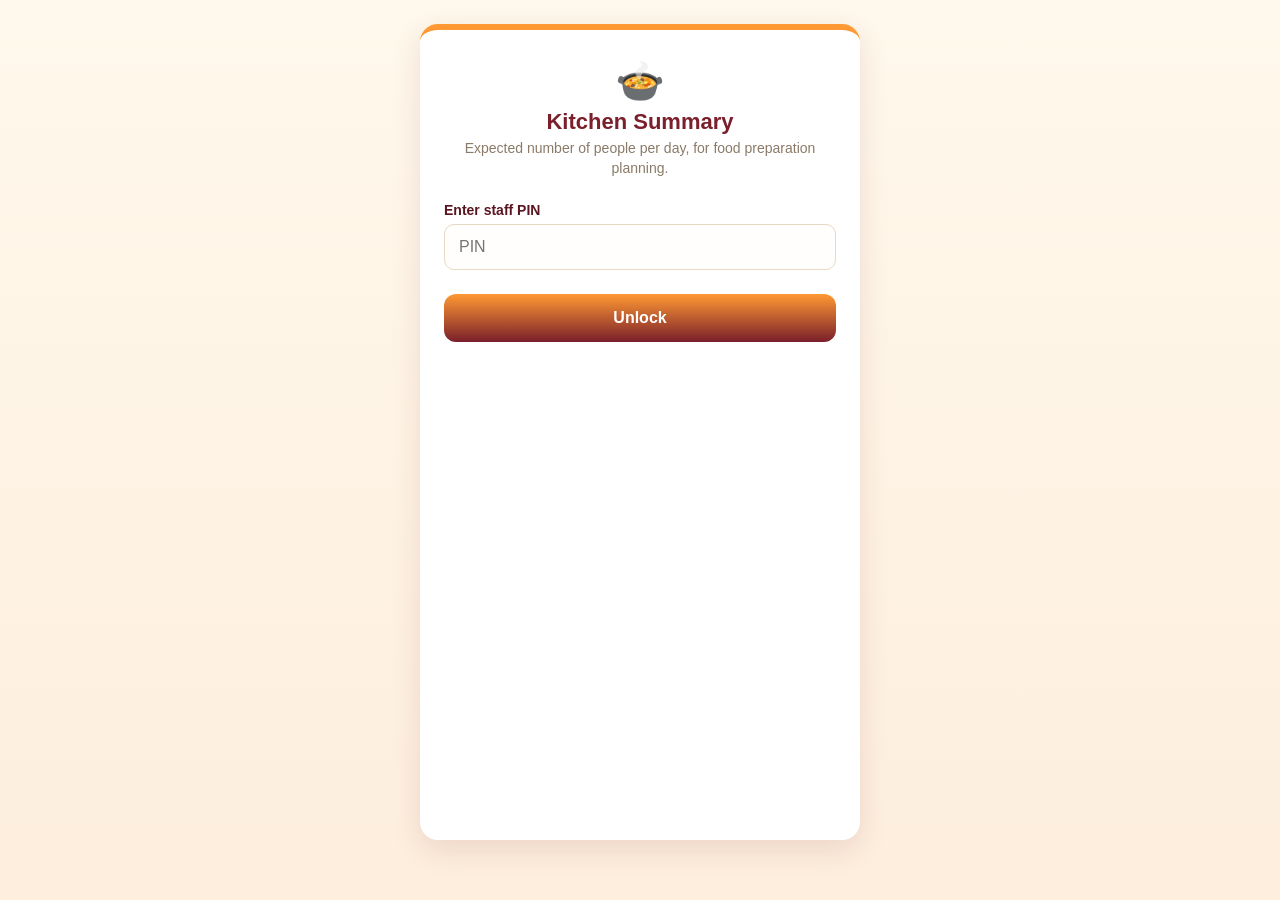
==== admin.html @ 43fd78d1 "Add devotee attendance app" ====
<!DOCTYPE html>
<html lang="en">
<head>
<meta charset="UTF-8" />
<meta name="viewport" content="width=device-width, initial-scale=1.0" />
<title>Kitchen Summary — Temple Attendance</title>
<link rel="stylesheet" href="style.css" />
</head>
<body>
  <div class="card">
    <span class="temple-emoji">🍲</span>
    <h1>Kitchen Summary</h1>
    <p class="subtitle">Expected number of people per day, for food preparation planning.</p>

    <div id="pinSection">
      <label for="pin">Enter staff PIN</label>
      <input type="password" id="pin" inputmode="numeric" placeholder="PIN" />
      <button type="button" class="primary" id="unlockBtn">Unlock</button>
      <div class="message" id="pinMessage"></div>
    </div>

    <div id="summarySection" style="display:none;">
      <table id="summaryTable">
        <thead>
          <tr><th>Date</th><th>People</th><th>Entries</th></tr>
        </thead>
        <tbody id="summaryBody"></tbody>
      </table>
      <div class="empty-state" id="emptyState" style="display:none;">No attendance marked yet.</div>
      <button type="button" class="refresh-btn" id="refreshBtn">Refresh</button>
      <a href="#" class="logout-link" id="logoutLink">Lock this page</a>
    </div>
  </div>

  <script>
    // PASTE your Google Apps Script Web App URL here (same one used in index.html)
    const APPS_SCRIPT_URL = "PASTE_YOUR_APPS_SCRIPT_WEB_APP_URL_HERE";
    const STORAGE_KEY = 'temple_admin_pin';

    const pinSection = document.getElementById('pinSection');
    const summarySection = document.getElementById('summarySection');
    const pinInput = document.getElementById('pin');
    const pinMessage = document.getElementById('pinMessage');
    const summaryBody = document.getElementById('summaryBody');
    const emptyState = document.getElementById('emptyState');

    function todayStr() {
      const d = new Date();
      const yyyy = d.getFullYear();
      const mm = String(d.getMonth() + 1).padStart(2, '0');
      const dd = String(d.getDate()).padStart(2, '0');
      return `${yyyy}-${mm}-${dd}`;
    }

    function showPinMessage(text) {
      pinMessage.textContent = text;
      pinMessage.className = 'message error';
    }

    async function loadSummary(pin) {
      if (APPS_SCRIPT_URL.indexOf('PASTE_YOUR') === 0) {
        showPinMessage('App is not fully set up yet — the admin needs to add the Apps Script URL. See README.md.');
        return;
      }
      try {
        const res = await fetch(`${APPS_SCRIPT_URL}?action=summary&pin=${encodeURIComponent(pin)}`);
        const data = await res.json();

        if (data.error) {
          showPinMessage('Incorrect PIN. Please try again.');
          localStorage.removeItem(STORAGE_KEY);
          return;
        }

        // Correct PIN — remember it and show the dashboard
        localStorage.setItem(STORAGE_KEY, pin);
        pinSection.style.display = 'none';
        summarySection.style.display = 'block';
        renderSummary(data.data || []);
      } catch (err) {
        showPinMessage('Could not reach the server. Check your internet connection.');
      }
    }

    function renderSummary(rows) {
      summaryBody.innerHTML = '';
      const today = todayStr();

      if (!rows.length) {
        emptyState.style.display = 'block';
        return;
      }
      emptyState.style.display = 'none';

      rows.forEach((row) => {
        const tr = document.createElement('tr');
        if (row.date === today) tr.className = 'today';
        const todayPill = row.date === today ? '<span class="pill">Today</span>' : '';
        tr.innerHTML = `<td>${row.date}${todayPill}</td><td>${row.people}</td><td>${row.submissions}</td>`;
        summaryBody.appendChild(tr);
      });
    }

    document.getElementById('unlockBtn').addEventListener('click', () => {
      const pin = pinInput.value.trim();
      if (!pin) {
        showPinMessage('Please enter the staff PIN.');
        return;
      }
      loadSummary(pin);
    });

    pinInput.addEventListener('keyup', (e) => {
      if (e.key === 'Enter') document.getElementById('unlockBtn').click();
    });

    document.getElementById('refreshBtn').addEventListener('click', () => {
      const pin = localStorage.getItem(STORAGE_KEY);
      if (pin) loadSummary(pin);
    });

    document.getElementById('logoutLink').addEventListener('click', (e) => {
      e.preventDefault();
      localStorage.removeItem(STORAGE_KEY);
      summarySection.style.display = 'none';
      pinSection.style.display = 'block';
      pinInput.value = '';
    });

    // Auto-unlock if PIN already remembered on this device
    window.addEventListener('DOMContentLoaded', () => {
      const savedPin = localStorage.getItem(STORAGE_KEY);
      if (savedPin) {
        pinInput.value = savedPin;
        loadSummary(savedPin);
      }
    });
  </script>
</body>
</html>
---- style.css ----
:root {
  --maroon: #7a1f2b;
  --maroon-dark: #5a1620;
  --saffron: #ff9933;
  --gold: #d4a017;
  --cream: #fff8ec;
  --text: #3a2a1a;
  --muted: #8a7a68;
  --success: #2e7d32;
  --error: #c62828;
}

* {
  box-sizing: border-box;
}

body {
  margin: 0;
  min-height: 100vh;
  font-family: -apple-system, "Segoe UI", Roboto, Helvetica, Arial, sans-serif;
  background: linear-gradient(180deg, var(--cream) 0%, #fdeedd 100%);
  color: var(--text);
  display: flex;
  justify-content: center;
  padding: 24px 16px 60px;
}

.card {
  width: 100%;
  max-width: 440px;
  background: #ffffff;
  border-radius: 18px;
  box-shadow: 0 10px 30px rgba(122, 31, 43, 0.12);
  padding: 28px 24px 32px;
  border-top: 6px solid var(--saffron);
}

.temple-emoji {
  font-size: 40px;
  text-align: center;
  display: block;
  margin-bottom: 4px;
}

h1 {
  font-size: 22px;
  text-align: center;
  color: var(--maroon);
  margin: 0 0 4px;
}

.subtitle {
  text-align: center;
  color: var(--muted);
  font-size: 14px;
  margin: 0 0 24px;
  line-height: 1.4;
}

label {
  display: block;
  font-size: 14px;
  font-weight: 600;
  margin: 16px 0 6px;
  color: var(--maroon-dark);
}

.optional {
  color: var(--muted);
  font-weight: 400;
  font-size: 12px;
}

input[type="text"],
input[type="tel"],
input[type="number"],
input[type="date"],
input[type="password"] {
  width: 100%;
  padding: 13px 14px;
  font-size: 16px;
  border: 1.5px solid #e8d9c3;
  border-radius: 10px;
  background: #fffefc;
  color: var(--text);
}

input:focus {
  outline: none;
  border-color: var(--saffron);
}

.headcount-row {
  display: flex;
  align-items: center;
  gap: 10px;
}

.stepper-btn {
  width: 46px;
  height: 46px;
  flex-shrink: 0;
  border-radius: 10px;
  border: 1.5px solid #e8d9c3;
  background: var(--cream);
  font-size: 22px;
  font-weight: 700;
  color: var(--maroon);
  cursor: pointer;
}

.stepper-btn:active {
  background: var(--saffron);
  color: #fff;
}

#headcount {
  text-align: center;
  font-size: 18px;
  font-weight: 700;
}

button.primary {
  width: 100%;
  margin-top: 24px;
  padding: 15px;
  font-size: 16px;
  font-weight: 700;
  color: #fff;
  background: linear-gradient(180deg, var(--saffron), var(--maroon));
  border: none;
  border-radius: 12px;
  cursor: pointer;
}

button.primary:disabled {
  opacity: 0.6;
}

.message {
  margin-top: 18px;
  padding: 12px 14px;
  border-radius: 10px;
  font-size: 14px;
  text-align: center;
  display: none;
}

.message.success {
  display: block;
  background: #e8f5e9;
  color: var(--success);
}

.message.error {
  display: block;
  background: #fdecea;
  color: var(--error);
}

.footer-link {
  text-align: center;
  margin-top: 22px;
}

.footer-link a {
  color: var(--muted);
  font-size: 12px;
  text-decoration: none;
}

/* Admin page specifics */
table {
  width: 100%;
  border-collapse: collapse;
  margin-top: 10px;
  font-size: 14px;
}

th, td {
  padding: 10px 8px;
  text-align: left;
  border-bottom: 1px solid #f0e4d2;
}

th {
  color: var(--muted);
  font-weight: 600;
  font-size: 12px;
  text-transform: uppercase;
}

tr.today {
  background: #fff3e0;
}

tr.today td:first-child {
  font-weight: 700;
  color: var(--maroon);
}

.pill {
  display: inline-block;
  background: var(--maroon);
  color: #fff;
  font-size: 11px;
  padding: 2px 8px;
  border-radius: 20px;
  margin-left: 6px;
}

.refresh-btn {
  width: 100%;
  margin-top: 18px;
  padding: 12px;
  font-size: 14px;
  font-weight: 600;
  color: var(--maroon);
  background: var(--cream);
  border: 1.5px solid #e8d9c3;
  border-radius: 10px;
  cursor: pointer;
}

.empty-state {
  text-align: center;
  color: var(--muted);
  font-size: 14px;
  padding: 20px 0;
}

.logout-link {
  display: block;
  text-align: center;
  margin-top: 16px;
  color: var(--muted);
  font-size: 12px;
}
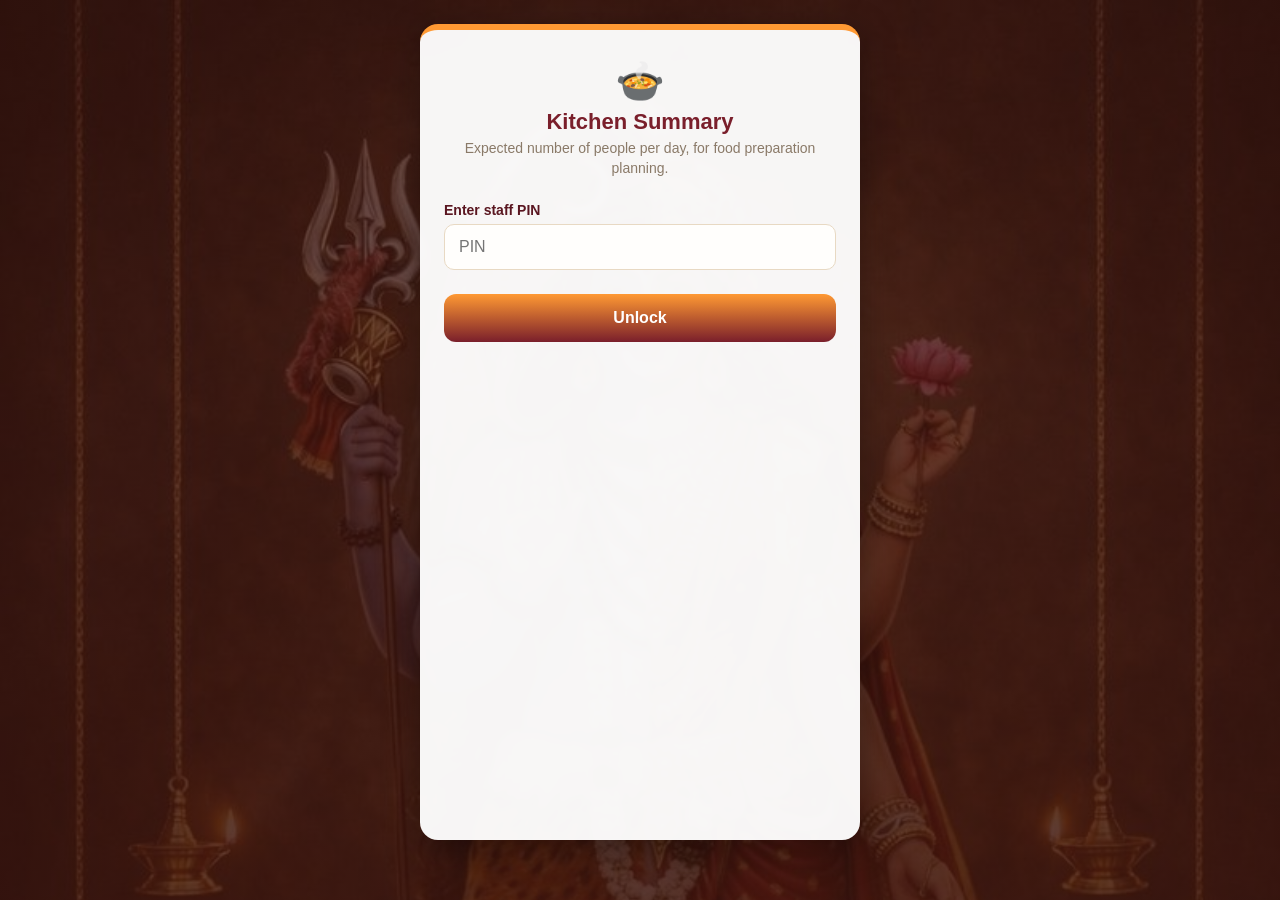
==== commit 143c0ee5: "Fix admin refresh bug, add deity background image" ====
--- a/admin.html
+++ b/admin.html
@@ -28,6 +28,7 @@
       </table>
       <div class="empty-state" id="emptyState" style="display:none;">No attendance marked yet.</div>
       <button type="button" class="refresh-btn" id="refreshBtn">Refresh</button>
+      <p class="last-updated" id="lastUpdated"></p>
       <a href="#" class="logout-link" id="logoutLink">Lock this page</a>
     </div>
   </div>
@@ -43,6 +44,8 @@
     const pinMessage = document.getElementById('pinMessage');
     const summaryBody = document.getElementById('summaryBody');
     const emptyState = document.getElementById('emptyState');
+    const lastUpdated = document.getElementById('lastUpdated');
+    const refreshBtn = document.getElementById('refreshBtn');
 
     function todayStr() {
       const d = new Date();
@@ -63,7 +66,11 @@
         return;
       }
       try {
-        const res = await fetch(`${APPS_SCRIPT_URL}?action=summary&pin=${encodeURIComponent(pin)}`);
+        // Cache-busting timestamp + no-store: without this, mobile browsers
+        // (especially iOS Safari) can silently serve a stale cached response
+        // for the same URL, making "Refresh" look like it does nothing.
+        const url = `${APPS_SCRIPT_URL}?action=summary&pin=${encodeURIComponent(pin)}&t=${Date.now()}`;
+        const res = await fetch(url, { cache: 'no-store' });
         const data = await res.json();
 
         if (data.error) {
@@ -77,8 +84,12 @@
         pinSection.style.display = 'none';
         summarySection.style.display = 'block';
         renderSummary(data.data || []);
+        lastUpdated.textContent = 'Last updated: ' + new Date().toLocaleTimeString();
       } catch (err) {
         showPinMessage('Could not reach the server. Check your internet connection.');
+      } finally {
+        refreshBtn.disabled = false;
+        refreshBtn.textContent = 'Refresh';
       }
     }
 
@@ -114,9 +125,13 @@
       if (e.key === 'Enter') document.getElementById('unlockBtn').click();
     });
 
-    document.getElementById('refreshBtn').addEventListener('click', () => {
+    refreshBtn.addEventListener('click', () => {
       const pin = localStorage.getItem(STORAGE_KEY);
-      if (pin) loadSummary(pin);
+      if (pin) {
+        refreshBtn.disabled = true;
+        refreshBtn.textContent = 'Refreshing...';
+        loadSummary(pin);
+      }
     });
 
     document.getElementById('logoutLink').addEventListener('click', (e) => {
--- a/style.css
+++ b/style.css
@@ -18,7 +18,9 @@
   margin: 0;
   min-height: 100vh;
   font-family: -apple-system, "Segoe UI", Roboto, Helvetica, Arial, sans-serif;
-  background: linear-gradient(180deg, var(--cream) 0%, #fdeedd 100%);
+  background:
+    linear-gradient(180deg, rgba(58, 20, 14, 0.72) 0%, rgba(58, 20, 14, 0.82) 100%),
+    url("shiva-parvati-bg.jpg") center top / cover no-repeat fixed;
   color: var(--text);
   display: flex;
   justify-content: center;
@@ -28,11 +30,12 @@
 .card {
   width: 100%;
   max-width: 440px;
-  background: #ffffff;
+  background: rgba(255, 255, 255, 0.96);
   border-radius: 18px;
-  box-shadow: 0 10px 30px rgba(122, 31, 43, 0.12);
+  box-shadow: 0 10px 36px rgba(0, 0, 0, 0.35);
   padding: 28px 24px 32px;
   border-top: 6px solid var(--saffron);
+  backdrop-filter: blur(2px);
 }
 
 .temple-emoji {
@@ -229,6 +232,13 @@
   padding: 20px 0;
 }
 
+.last-updated {
+  text-align: center;
+  color: var(--muted);
+  font-size: 12px;
+  margin: 10px 0 0;
+}
+
 .logout-link {
   display: block;
   text-align: center;
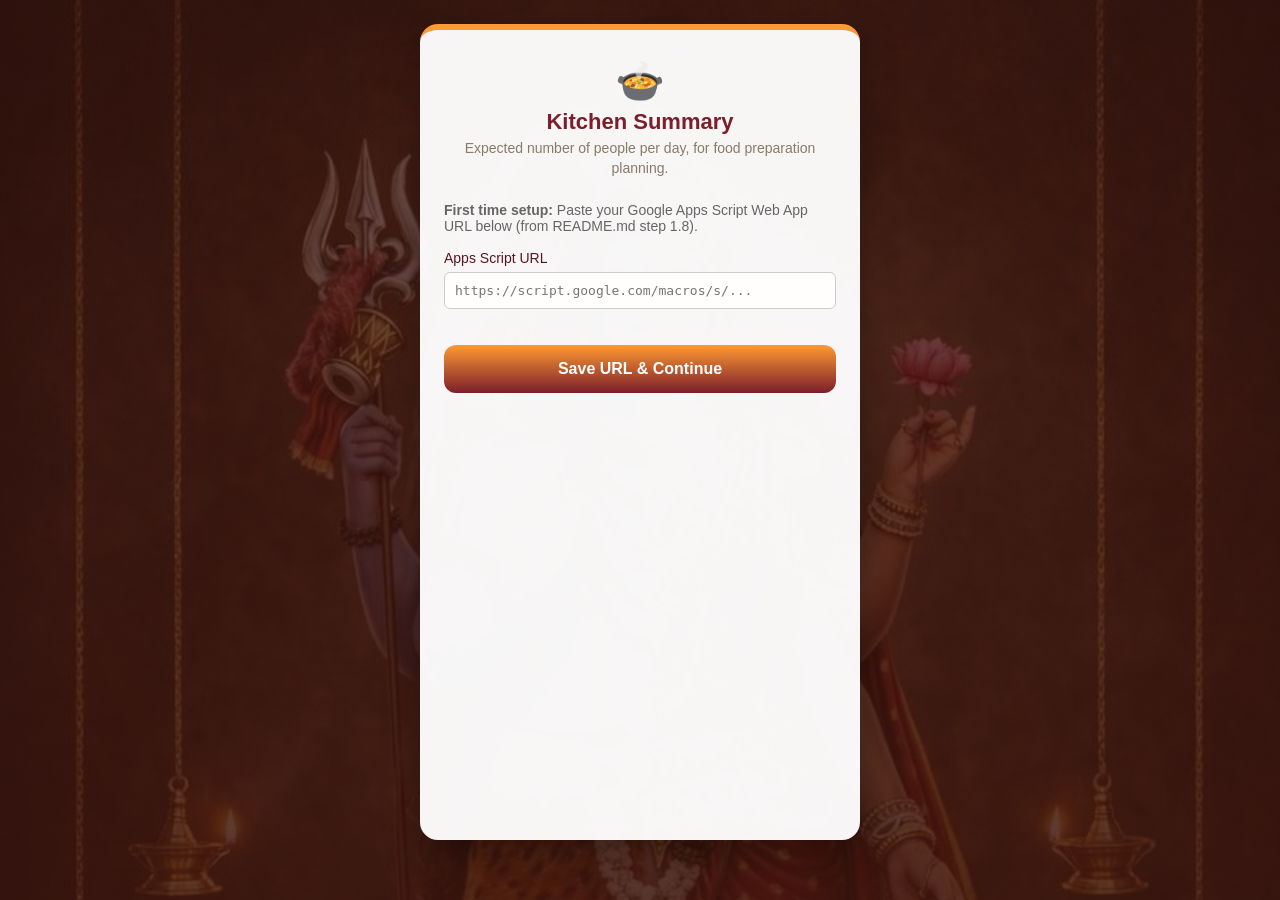
==== commit dcff6b06: "Added sheet url provison through admin portal" ====
--- a/admin.html
+++ b/admin.html
@@ -12,7 +12,15 @@
     <h1>Kitchen Summary</h1>
     <p class="subtitle">Expected number of people per day, for food preparation planning.</p>
 
-    <div id="pinSection">
+    <div id="setupSection">
+      <p style="font-size: 14px; color: #666; margin-bottom: 16px;"><strong>First time setup:</strong> Paste your Google Apps Script Web App URL below (from README.md step 1.8).</p>
+      <label for="setupUrl" style="display: block; margin-bottom: 6px; font-weight: 500;">Apps Script URL</label>
+      <input type="text" id="setupUrl" placeholder="https://script.google.com/macros/s/..." style="width: 100%; padding: 10px; margin-bottom: 12px; box-sizing: border-box; border: 1px solid #ccc; border-radius: 6px; font-size: 13px; font-family: monospace;" />
+      <button type="button" class="primary" id="setupBtn" style="width: 100%;">Save URL & Continue</button>
+      <div class="message" id="setupMessage"></div>
+    </div>
+
+    <div id="pinSection" style="display:none;">
       <label for="pin">Enter staff PIN</label>
       <input type="password" id="pin" inputmode="numeric" placeholder="PIN" />
       <button type="button" class="primary" id="unlockBtn">Unlock</button>
@@ -33,11 +41,15 @@
     </div>
   </div>
 
+  <script src="shared.js"></script>
   <script>
-    // PASTE your Google Apps Script Web App URL here (same one used in index.html)
-    const APPS_SCRIPT_URL = "PASTE_YOUR_APPS_SCRIPT_WEB_APP_URL_HERE";
-    const STORAGE_KEY = 'temple_admin_pin';
+    const STORAGE_KEY_PIN = 'temple_admin_pin';
+    const STORAGE_KEY_URL = 'appsScriptUrl';
 
+    const setupSection = document.getElementById('setupSection');
+    const setupUrl = document.getElementById('setupUrl');
+    const setupBtn = document.getElementById('setupBtn');
+    const setupMessage = document.getElementById('setupMessage');
     const pinSection = document.getElementById('pinSection');
     const summarySection = document.getElementById('summarySection');
     const pinInput = document.getElementById('pin');
@@ -47,12 +59,11 @@
     const lastUpdated = document.getElementById('lastUpdated');
     const refreshBtn = document.getElementById('refreshBtn');
 
-    function todayStr() {
-      const d = new Date();
-      const yyyy = d.getFullYear();
-      const mm = String(d.getMonth() + 1).padStart(2, '0');
-      const dd = String(d.getDate()).padStart(2, '0');
-      return `${yyyy}-${mm}-${dd}`;
+    let APPS_SCRIPT_URL = localStorage.getItem(STORAGE_KEY_URL) || '';
+
+    function showSetupMessage(text, isError = false) {
+      setupMessage.textContent = text;
+      setupMessage.className = `message ${isError ? 'error' : 'success'}`;
     }
 
     function showPinMessage(text) {
@@ -61,15 +72,15 @@
     }
 
     async function loadSummary(pin) {
-      if (APPS_SCRIPT_URL.indexOf('PASTE_YOUR') === 0) {
-        showPinMessage('App is not fully set up yet — the admin needs to add the Apps Script URL. See README.md.');
+      if (!APPS_SCRIPT_URL) {
+        showPinMessage('Apps Script URL not configured. Go back and set it up first.');
         return;
       }
       try {
         // Cache-busting timestamp + no-store: without this, mobile browsers
         // (especially iOS Safari) can silently serve a stale cached response
         // for the same URL, making "Refresh" look like it does nothing.
-        const url = `${APPS_SCRIPT_URL}?action=summary&pin=${encodeURIComponent(pin)}&t=${Date.now()}`;
+        const url = TempleApp.buildSummaryUrl(APPS_SCRIPT_URL, pin);
         const res = await fetch(url, { cache: 'no-store' });
         const data = await res.json();
 
@@ -80,7 +91,7 @@
         }
 
         // Correct PIN — remember it and show the dashboard
-        localStorage.setItem(STORAGE_KEY, pin);
+        localStorage.setItem(STORAGE_KEY_PIN, pin);
         pinSection.style.display = 'none';
         summarySection.style.display = 'block';
         renderSummary(data.data || []);
@@ -95,7 +106,7 @@
 
     function renderSummary(rows) {
       summaryBody.innerHTML = '';
-      const today = todayStr();
+      const today = TempleApp.todayStr();
 
       if (!rows.length) {
         emptyState.style.display = 'block';
@@ -105,12 +116,36 @@
 
       rows.forEach((row) => {
         const tr = document.createElement('tr');
-        if (row.date === today) tr.className = 'today';
-        const todayPill = row.date === today ? '<span class="pill">Today</span>' : '';
+        const isToday = TempleApp.isToday(row.date, today);
+        if (isToday) tr.className = 'today';
+        const todayPill = isToday ? '<span class="pill">Today</span>' : '';
         tr.innerHTML = `<td>${row.date}${todayPill}</td><td>${row.people}</td><td>${row.submissions}</td>`;
         summaryBody.appendChild(tr);
       });
     }
+
+    setupBtn.addEventListener('click', () => {
+      const url = setupUrl.value.trim();
+      if (!url) {
+        showSetupMessage('Please enter the Apps Script URL.', true);
+        return;
+      }
+      if (!url.startsWith('https://script.google.com')) {
+        showSetupMessage('URL should start with https://script.google.com', true);
+        return;
+      }
+      localStorage.setItem(STORAGE_KEY_URL, url);
+      APPS_SCRIPT_URL = url;
+      showSetupMessage('URL saved! Redirecting to PIN screen...', false);
+      setTimeout(() => {
+        setupSection.style.display = 'none';
+        pinSection.style.display = 'block';
+      }, 800);
+    });
+
+    setupUrl.addEventListener('keyup', (e) => {
+      if (e.key === 'Enter') setupBtn.click();
+    });
 
     document.getElementById('unlockBtn').addEventListener('click', () => {
       const pin = pinInput.value.trim();
@@ -136,18 +171,27 @@
 
     document.getElementById('logoutLink').addEventListener('click', (e) => {
       e.preventDefault();
-      localStorage.removeItem(STORAGE_KEY);
+      localStorage.removeItem(STORAGE_KEY_PIN);
       summarySection.style.display = 'none';
       pinSection.style.display = 'block';
       pinInput.value = '';
     });
 
-    // Auto-unlock if PIN already remembered on this device
+    // Auto-show setup or PIN section on page load
     window.addEventListener('DOMContentLoaded', () => {
-      const savedPin = localStorage.getItem(STORAGE_KEY);
-      if (savedPin) {
-        pinInput.value = savedPin;
-        loadSummary(savedPin);
+      if (!APPS_SCRIPT_URL) {
+        // First time: show setup screen
+        setupSection.style.display = 'block';
+        pinSection.style.display = 'none';
+      } else {
+        // URL already saved; check if PIN is remembered
+        setupSection.style.display = 'none';
+        pinSection.style.display = 'block';
+        const savedPin = localStorage.getItem(STORAGE_KEY_PIN);
+        if (savedPin) {
+          pinInput.value = savedPin;
+          loadSummary(savedPin);
+        }
       }
     });
   </script>
--- a/style.css
+++ b/style.css
@@ -161,6 +161,31 @@
   color: var(--error);
 }
 
+.success-view {
+  text-align: center;
+}
+
+.success-check {
+  font-size: 56px;
+  display: block;
+  margin-bottom: 8px;
+}
+
+.success-view h1 {
+  margin-bottom: 10px;
+}
+
+.success-text {
+  color: var(--text);
+  font-size: 15px;
+  line-height: 1.5;
+  margin: 0 0 26px;
+}
+
+.success-view .primary {
+  margin-top: 0;
+}
+
 .footer-link {
   text-align: center;
   margin-top: 22px;
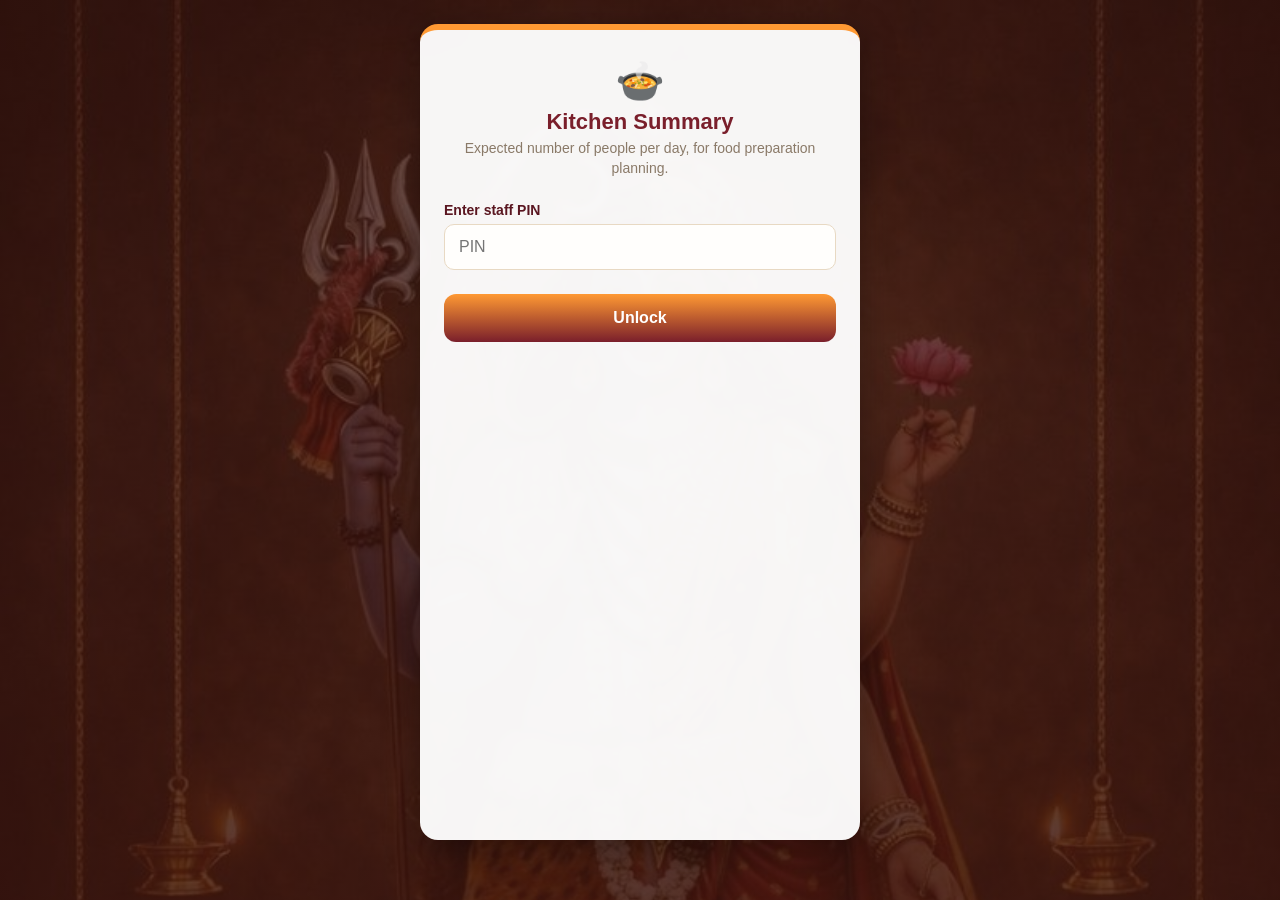
==== commit bc8ef480: "Hardcode Apps Script URL for simplicity" ====
--- a/admin.html
+++ b/admin.html
@@ -12,15 +12,7 @@
     <h1>Kitchen Summary</h1>
     <p class="subtitle">Expected number of people per day, for food preparation planning.</p>
 
-    <div id="setupSection">
-      <p style="font-size: 14px; color: #666; margin-bottom: 16px;"><strong>First time setup:</strong> Paste your Google Apps Script Web App URL below (from README.md step 1.8).</p>
-      <label for="setupUrl" style="display: block; margin-bottom: 6px; font-weight: 500;">Apps Script URL</label>
-      <input type="text" id="setupUrl" placeholder="https://script.google.com/macros/s/..." style="width: 100%; padding: 10px; margin-bottom: 12px; box-sizing: border-box; border: 1px solid #ccc; border-radius: 6px; font-size: 13px; font-family: monospace;" />
-      <button type="button" class="primary" id="setupBtn" style="width: 100%;">Save URL & Continue</button>
-      <div class="message" id="setupMessage"></div>
-    </div>
-
-    <div id="pinSection" style="display:none;">
+    <div id="pinSection">
       <label for="pin">Enter staff PIN</label>
       <input type="password" id="pin" inputmode="numeric" placeholder="PIN" />
       <button type="button" class="primary" id="unlockBtn">Unlock</button>
@@ -43,13 +35,10 @@
 
   <script src="shared.js"></script>
   <script>
+    // Google Apps Script Web App URL (same as in index.html)
+    const APPS_SCRIPT_URL = "https://script.google.com/macros/s/AKfycbwslRYq0JCgR4zC4P45tRm6q-47IxSZTXJpDVlgNbwNDeOwr3PY6V1x3mKDth_Azbfm/exec";
     const STORAGE_KEY_PIN = 'temple_admin_pin';
-    const STORAGE_KEY_URL = 'appsScriptUrl';
 
-    const setupSection = document.getElementById('setupSection');
-    const setupUrl = document.getElementById('setupUrl');
-    const setupBtn = document.getElementById('setupBtn');
-    const setupMessage = document.getElementById('setupMessage');
     const pinSection = document.getElementById('pinSection');
     const summarySection = document.getElementById('summarySection');
     const pinInput = document.getElementById('pin');
@@ -58,8 +47,6 @@
     const emptyState = document.getElementById('emptyState');
     const lastUpdated = document.getElementById('lastUpdated');
     const refreshBtn = document.getElementById('refreshBtn');
-
-    let APPS_SCRIPT_URL = localStorage.getItem(STORAGE_KEY_URL) || '';
 
     function showSetupMessage(text, isError = false) {
       setupMessage.textContent = text;
@@ -72,10 +59,6 @@
     }
 
     async function loadSummary(pin) {
-      if (!APPS_SCRIPT_URL) {
-        showPinMessage('Apps Script URL not configured. Go back and set it up first.');
-        return;
-      }
       try {
         // Cache-busting timestamp + no-store: without this, mobile browsers
         // (especially iOS Safari) can silently serve a stale cached response
@@ -86,7 +69,7 @@
 
         if (data.error) {
           showPinMessage('Incorrect PIN. Please try again.');
-          localStorage.removeItem(STORAGE_KEY);
+          localStorage.removeItem(STORAGE_KEY_PIN);
           return;
         }
 
@@ -124,29 +107,6 @@
       });
     }
 
-    setupBtn.addEventListener('click', () => {
-      const url = setupUrl.value.trim();
-      if (!url) {
-        showSetupMessage('Please enter the Apps Script URL.', true);
-        return;
-      }
-      if (!url.startsWith('https://script.google.com')) {
-        showSetupMessage('URL should start with https://script.google.com', true);
-        return;
-      }
-      localStorage.setItem(STORAGE_KEY_URL, url);
-      APPS_SCRIPT_URL = url;
-      showSetupMessage('URL saved! Redirecting to PIN screen...', false);
-      setTimeout(() => {
-        setupSection.style.display = 'none';
-        pinSection.style.display = 'block';
-      }, 800);
-    });
-
-    setupUrl.addEventListener('keyup', (e) => {
-      if (e.key === 'Enter') setupBtn.click();
-    });
-
     document.getElementById('unlockBtn').addEventListener('click', () => {
       const pin = pinInput.value.trim();
       if (!pin) {
@@ -161,7 +121,7 @@
     });
 
     refreshBtn.addEventListener('click', () => {
-      const pin = localStorage.getItem(STORAGE_KEY);
+      const pin = localStorage.getItem(STORAGE_KEY_PIN);
       if (pin) {
         refreshBtn.disabled = true;
         refreshBtn.textContent = 'Refreshing...';
@@ -177,21 +137,12 @@
       pinInput.value = '';
     });
 
-    // Auto-show setup or PIN section on page load
+    // Auto-unlock if PIN already remembered on this device
     window.addEventListener('DOMContentLoaded', () => {
-      if (!APPS_SCRIPT_URL) {
-        // First time: show setup screen
-        setupSection.style.display = 'block';
-        pinSection.style.display = 'none';
-      } else {
-        // URL already saved; check if PIN is remembered
-        setupSection.style.display = 'none';
-        pinSection.style.display = 'block';
-        const savedPin = localStorage.getItem(STORAGE_KEY_PIN);
-        if (savedPin) {
-          pinInput.value = savedPin;
-          loadSummary(savedPin);
-        }
+      const savedPin = localStorage.getItem(STORAGE_KEY_PIN);
+      if (savedPin) {
+        pinInput.value = savedPin;
+        loadSummary(savedPin);
       }
     });
   </script>
